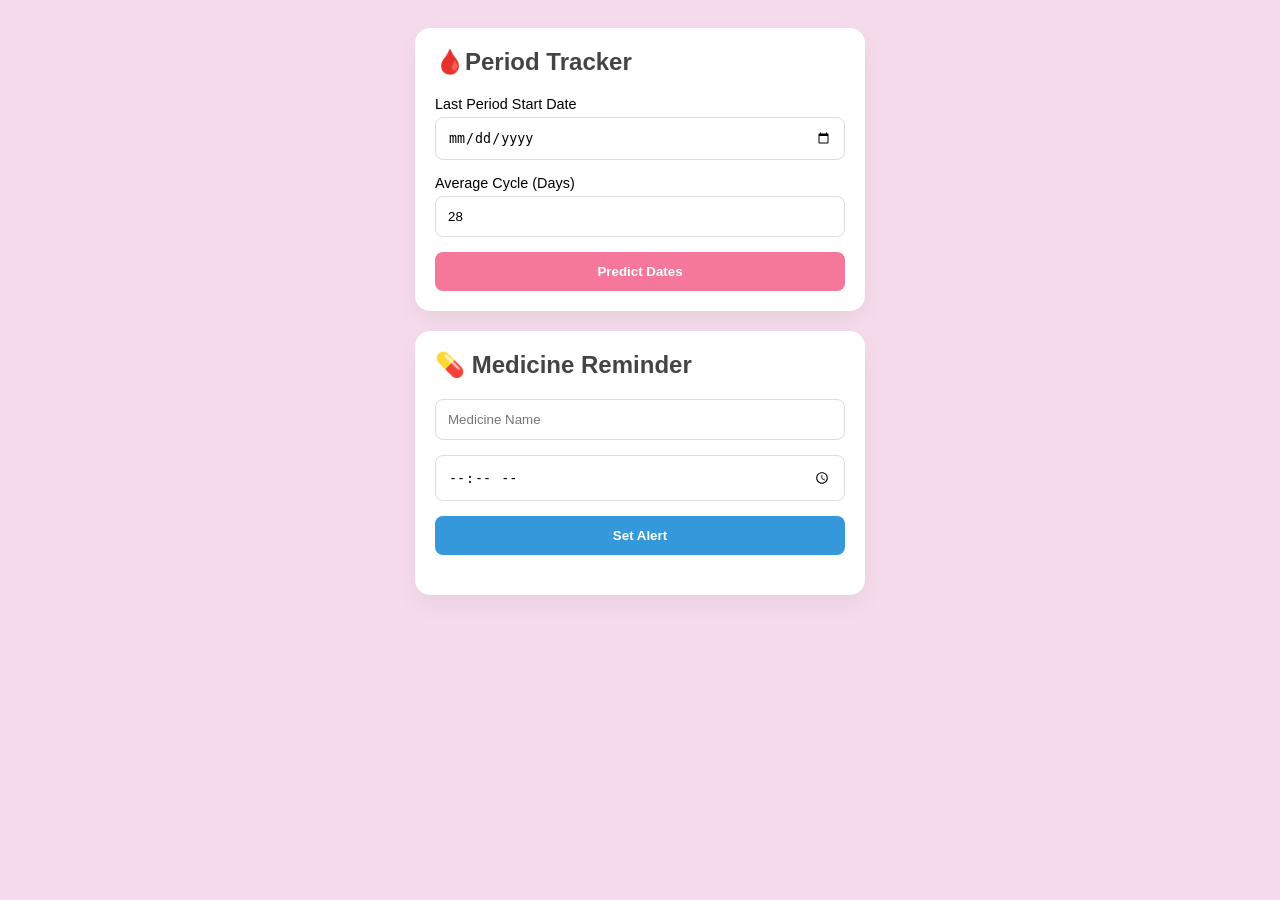
==== index.html @ 0eff8327 "first commit" ====
<!DOCTYPE html>
<html lang="en">
<head>
    <meta charset="UTF-8">
    <meta name="viewport" content="width=device-width, initial-scale=1.0">
    <title>Health Tracker Mini-Project</title>
    <link rel="stylesheet" href="style.css">
    <script src="script.js"></script>
</head>
<body>

    <div class="container">
        <!-- Section 1: Period Tracker -->
        <section class="card period-section">
            <h2> 🩸Period Tracker</h2>
            <div class="input-group">
                <label>Last Period Start Date</label>
                <input type="date" id="lastPeriodDate">
            </div>
            <div class="input-group">
                <label>Average Cycle (Days)</label>
                <input type="number" id="cycleLength" value="28">
            </div>
            <button class="btn btn-pink" onclick="calculatePeriod()">Predict Dates</button>
            <div id="periodResult" class="result-box hidden"></div>
        </section>

        <!-- Section 2: Medicine Tracker -->
        <section class="card medicine-section">
            <h2>💊 Medicine Reminder</h2>
            <div class="input-group">
                
                <input type="text" id="medName" placeholder="Medicine Name">
            </div>
            <div class="input-group">
                <input type="time" id="medTime">
            </div>
            <button class="btn btn-blue" onclick="addMedicine()">Set Alert</button>
            
            <ul id="medList" class="med-list">
                <!-- Medicines will appear here -->
            </ul>
        </section>
    </div>

    
</body>
</html>
---- style.css ----
body {
    font-family: 'Segoe UI', Tahoma, Geneva, Verdana, sans-serif;
    background-color: hsl(323, 57%, 91%);
    display: flex;
    justify-content: center;
    padding: 20px;
}

.container {
    width: 100%;
    max-width: 450px;
   

}

.card {
    background: white;
    padding: 20px;
    border-radius: 15px;
    margin-bottom: 20px;
    box-shadow: 0 10px 25px rgba(0,0,0,0.05);
}

h2 {
    margin-top: 0;
    font-size: 1.5rem;
    color: #444;
}

.input-group {
    margin-bottom: 15px;

}

label {
    display: block;
    font-size: 0.9rem;
    margin-bottom: 5px;

    
}

input {
    width: 100%;
    padding: 12px;
    border: 1px solid #ddd;
    border-radius: 8px;
    box-sizing: border-box;
    background-color:white
}

.btn {
    width: 100%;
    padding: 12px;
    border: none;
    border-radius: 8px;
    color: white;
    font-weight: bold;
    cursor: pointer;
    transition: transform 0.2s;
    background-color: rgb(255, 247, 205);
}

.btn:active { transform: scale(0.98); }

.btn-pink { background-color: rgb(245, 119, 153); }
.btn-blue { background-color: #3498db; }

.result-box {
    margin-top: 15px;
    padding: 15px;
    background: #fff0f3;
    border-radius: 8px;
    line-height: 1.6;
}

.hidden { display: none; }

.med-list {
    list-style: none;
    padding: 0;
    margin-top: 20px;
}

.med-item {
    background: #f8f9fa;
    padding: 10px 15px;
    margin-bottom: 8px;
    border-radius: 8px;
    display: flex;
    justify-content: space-between;
    border-left: 4px solid #007bff;
}
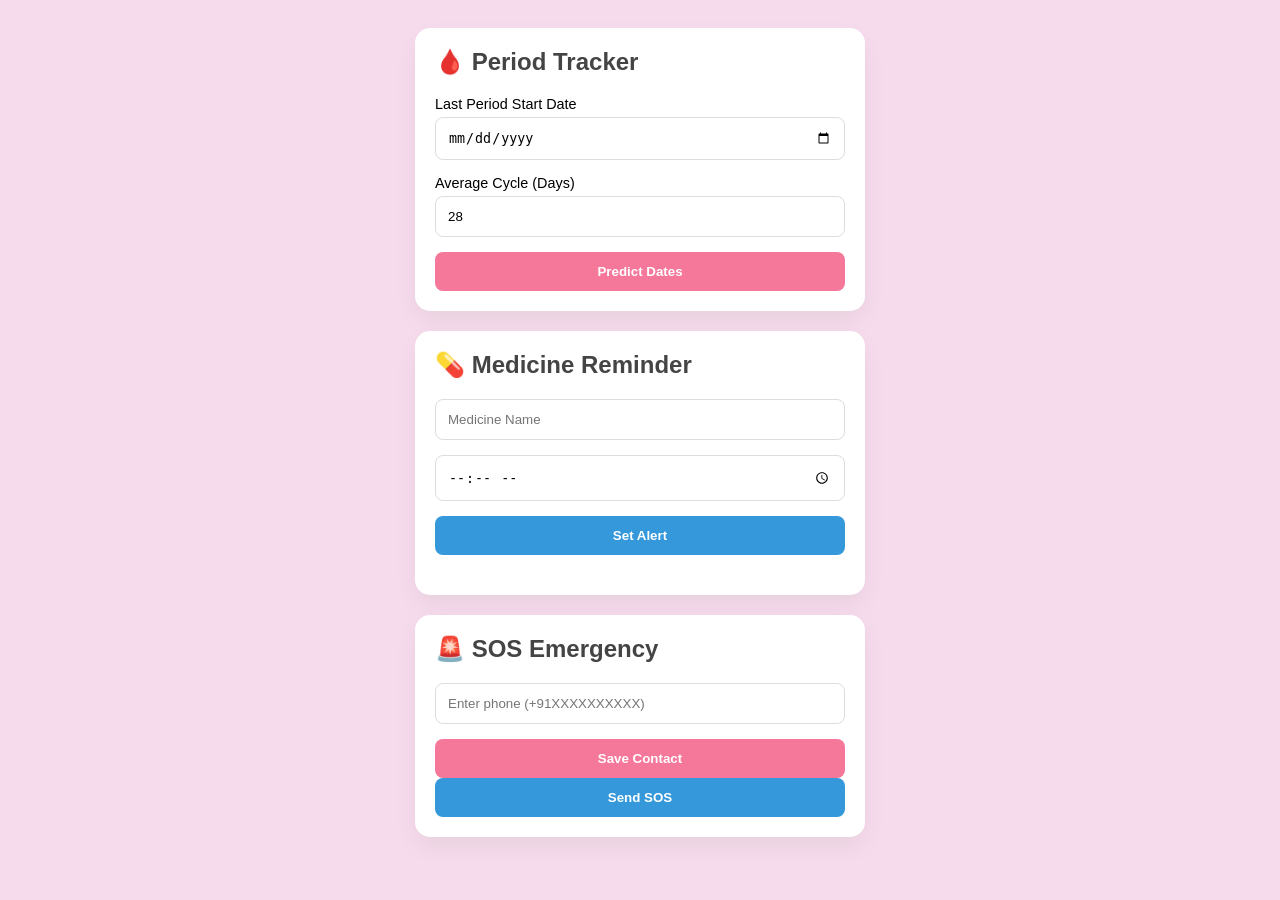
==== commit 131032f0: "Update index.html" ====
--- a/index.html
+++ b/index.html
@@ -5,44 +5,64 @@
     <meta name="viewport" content="width=device-width, initial-scale=1.0">
     <title>Health Tracker Mini-Project</title>
     <link rel="stylesheet" href="style.css">
-    <script src="script.js"></script>
 </head>
+
 <body>
 
-    <div class="container">
-        <!-- Section 1: Period Tracker -->
-        <section class="card period-section">
-            <h2> 🩸Period Tracker</h2>
-            <div class="input-group">
-                <label>Last Period Start Date</label>
-                <input type="date" id="lastPeriodDate">
-            </div>
-            <div class="input-group">
-                <label>Average Cycle (Days)</label>
-                <input type="number" id="cycleLength" value="28">
-            </div>
-            <button class="btn btn-pink" onclick="calculatePeriod()">Predict Dates</button>
-            <div id="periodResult" class="result-box hidden"></div>
-        </section>
+<div class="container">
 
-        <!-- Section 2: Medicine Tracker -->
-        <section class="card medicine-section">
-            <h2>💊 Medicine Reminder</h2>
-            <div class="input-group">
-                
-                <input type="text" id="medName" placeholder="Medicine Name">
-            </div>
-            <div class="input-group">
-                <input type="time" id="medTime">
-            </div>
-            <button class="btn btn-blue" onclick="addMedicine()">Set Alert</button>
-            
-            <ul id="medList" class="med-list">
-                <!-- Medicines will appear here -->
-            </ul>
-        </section>
-    </div>
+    <!-- Section 1: Period Tracker -->
+    <section class="card period-section">
+        <h2>🩸 Period Tracker</h2>
 
-    
+        <div class="input-group">
+            <label>Last Period Start Date</label>
+            <input type="date" id="lastPeriodDate">
+        </div>
+
+        <div class="input-group">
+            <label>Average Cycle (Days)</label>
+            <input type="number" id="cycleLength" value="28">
+        </div>
+
+        <button class="btn btn-pink" onclick="calculatePeriod()">Predict Dates</button>
+
+        <div id="periodResult" class="result-box hidden"></div>
+    </section>
+
+    <!-- Section 2: Medicine Tracker -->
+    <section class="card medicine-section">
+        <h2>💊 Medicine Reminder</h2>
+
+        <div class="input-group">
+            <input type="text" id="medName" placeholder="Medicine Name">
+        </div>
+
+        <div class="input-group">
+            <input type="time" id="medTime">
+        </div>
+
+        <button class="btn btn-blue" onclick="addMedicine()">Set Alert</button>
+
+        <ul id="medList" class="med-list"></ul>
+    </section>
+
+    <!-- Section 3: SOS Emergency -->
+    <section class="card sos-section">
+        <h2>🚨 SOS Emergency</h2>
+
+        <div class="input-group">
+            <input type="text" id="sosPhone" placeholder="Enter phone (+91XXXXXXXXXX)">
+        </div>
+
+        <button class="btn btn-pink" onclick="saveSOSContacts()">Save Contact</button>
+        <button class="btn btn-blue" onclick="sendSOS()">Send SOS</button>
+    </section>
+
+</div>
+
+<!-- IMPORTANT: Load JS at bottom -->
+<script src="script.js"></script>
+
 </body>
-</html>+</html>
